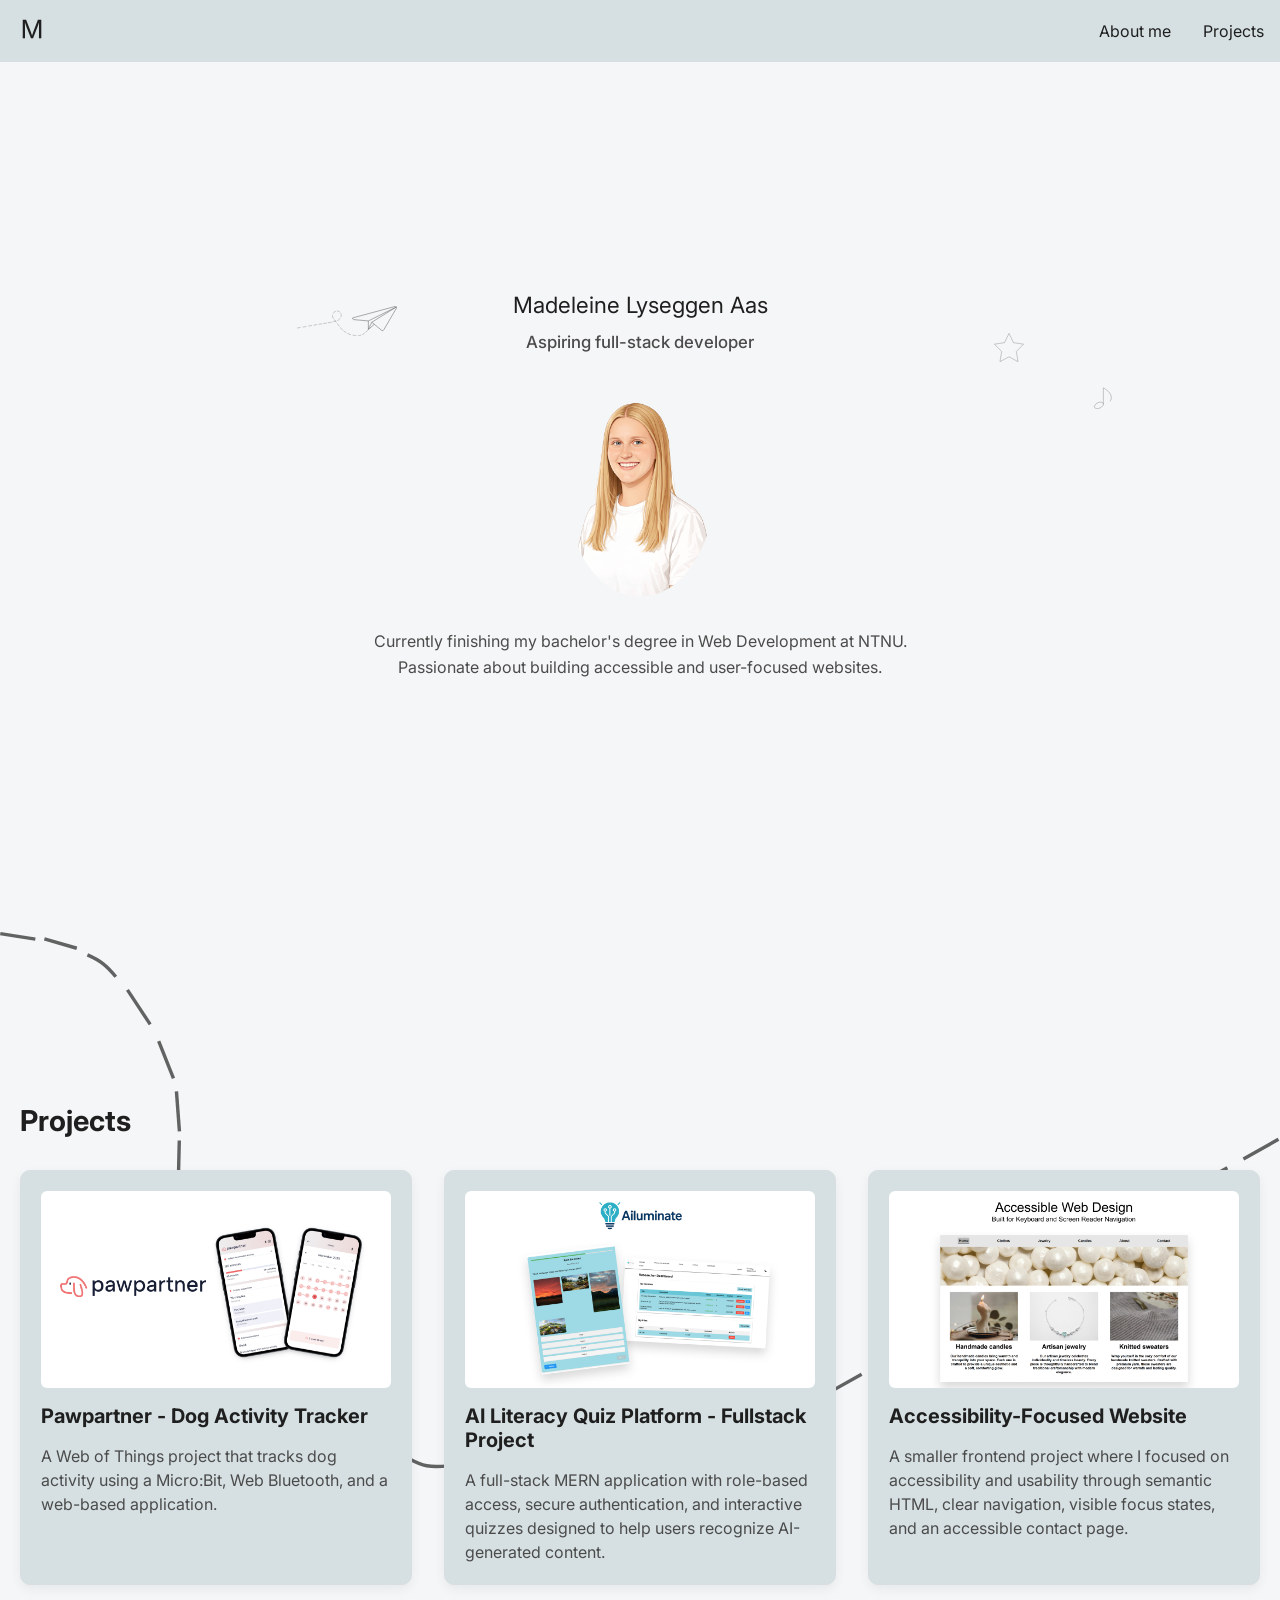
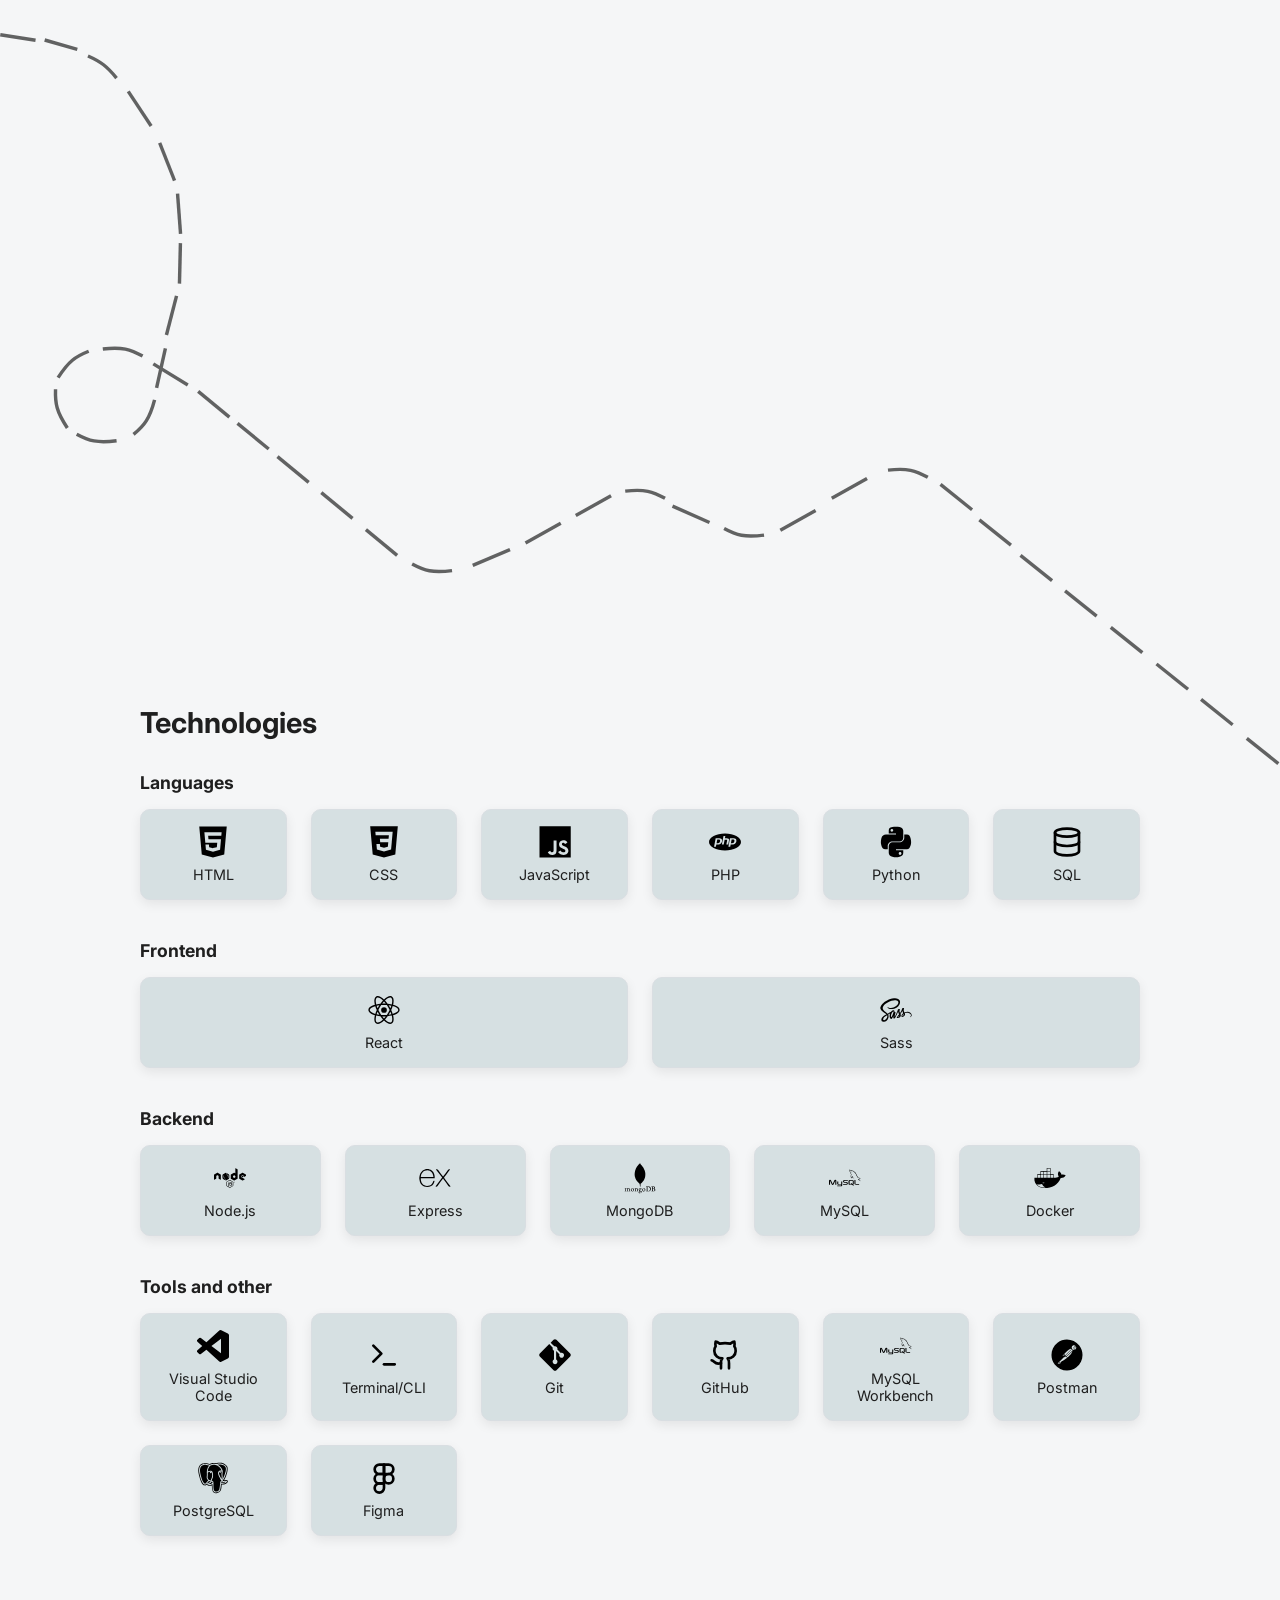
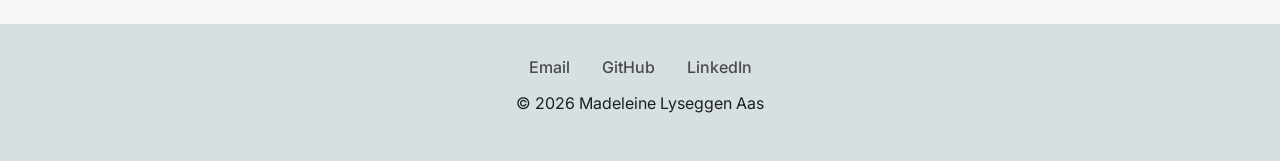
==== index.html @ f077d89e "Add skip link for improved accessibility and style adjustments" ====
<!DOCTYPE html>
<html lang="en">

<head>
    <meta charset="UTF-8">
    <meta name="viewport" content="width=device-width, initial-scale=1.0">
    <title>Madeleine Lyseggen Aas | Full-Stack Developer Portfolio</title>
    <meta name="description" content="Portfolio of Madeleine Lyseggen Aas, an aspiring full-stack developer at NTNU. Explore prosjects in React, JavaScript, Node.js, MongoDB, accessibility, and user-focused web development.">
    <link rel="stylesheet" href="styles.css">
    <link rel="icon" href="/img/favicon-32x32.png" type="image/png">
    <link rel="apple-touch-icon" href="/img/favicon-192x192.png">
    <link href="https://fonts.googleapis.com/css2?family=Inter&display=swap" rel="stylesheet">
    <script src="script.js" defer></script>
</head>

<body>
    <a href="#main-content" class="skip-link">Skip to main content</a>
    <nav class="navbar">
        <a href="index.html" class="logo">
            <img src="/img/logo.png" alt="Logo">
        </a>
        <ul class="nav-links">
            <li><a href="about-me.html">About me</a></li>
            <li><a href="#projects">Projects</a></li>
        </ul>
    </nav>

    <main id="main-content">
        <section class="hero">
            <div class="hero-content">
                <h1>Madeleine Lyseggen Aas</h1>
                <h2>Aspiring full-stack developer</h2>
                <div class="hero-image">
                    <img src="img/portrait-nobg.png" alt="Illustration of Madeleine">
                </div>
                <div class="hero-doodle hero-doodle-plane" aria-hidden="true">
                    <img src="img/plane.svg" alt="">
                </div>
                <div class="hero-doodle hero-doodle-book" aria-hidden="true">
                    <img src="/icons/musical-note.svg" alt="">
                </div>
                <div class="hero-doodle hero-doodle-star" aria-hidden="true">
                    <img src="img/star.svg" alt="">
                </div>
                <p>
                    Currently finishing my bachelor's degree in Web Development at NTNU.
                    Passionate about building accessible and user-focused websites.
                </p>
            </div>
        </section>

        <div class="page-doodle page-doodle-1" aria-hidden="true">
            <img src="/img/dashed-line.svg" alt="">    
        </div>

        <section id="projects">
            <h2>Projects</h2>
            <div id="projects-container"></div>
        </section>

        <div class="page-doodle page-doodle-2" aria-hidden="true">
            <img src="/img/dashed-line-down.svg" alt="">    
        </div>

        <section class="technologies">
            <h2>Technologies</h2>
            <div class="tech-category">
                <h3>Languages</h3>
                <ul class="tech-grid">
                    <li>
                        <img src="icons/html5.svg" alt="HTML logo">
                        <p>HTML</p>
                    </li>
                    <li>
                        <img src="icons/css3.svg" alt="CSS logo">
                        <p>CSS</p>
                    </li>
                    <li>
                        <img src="icons/javascript.svg" alt="JavaScript logo">
                        <p>JavaScript</p>
                    </li>
                    <li>
                        <img src="icons/php.svg" alt="PHP logo">
                        <p>PHP</p>
                    </li>
                    <li>
                        <img src="icons/python.svg" alt="Python logo">
                        <p>Python</p>
                    </li>
                    <li>
                        <img src="icons/database.svg" alt="SQL logo">
                        <p>SQL</p>
                    </li>
                </ul>
            </div>
            <div class="tech-category">
                <h3>Frontend</h3>
                <ul class="tech-grid">
                    <li>
                        <img src="icons/react.svg" alt="React logo">
                        <p>React</p>
                    </li>
                    <li>
                        <img src="icons/sass.svg" alt="Sass logo">
                        <p>Sass</p>
                    </li>
                </ul>
            </div>
            <div class="tech-category">
                <h3>Backend</h3>
                <ul class="tech-grid">
                    <li>
                        <img src="icons/nodejs.svg" alt="Node.js logo">
                        <p>Node.js</p>
                    </li>
                    <li>
                        <img src="icons/express.svg" alt="Express logo">
                        <p>Express</p>
                    </li>
                    <li>
                        <img src="icons/mongodb.svg" alt="MongoDB logo">
                        <p>MongoDB</p>
                    </li>
                    <li>
                        <img src="icons/mysql.svg" alt="MySQL logo">
                        <p>MySQL</p>
                    </li>
                    <li>
                        <img src="icons/docker.svg" alt="Docker logo">
                        <p>Docker</p>
                    </li>
                </ul>
            </div>

            <div class="tech-category">
                <h3>Tools and other</h3>
                <ul class="tech-grid">
                    <li>
                        <img src="icons/vscode.svg" alt="Visual Studio Code logo">
                        <p>Visual Studio Code</p>
                    </li>
                    <li>
                        <img src="icons/terminal.svg" alt="Terminal logo">
                        <p>Terminal/CLI</p>
                    </li>
                    <li>
                        <img src="icons/git.svg" alt="Git logo">
                        <p>Git</p>
                    </li>
                    <li>
                        <img src="icons/github.svg" alt="GitHub logo">
                        <p>GitHub</p>
                    </li>
                    <li>
                        <img src="icons/mysql.svg" alt="MySQL Workbench logo">
                        <p>MySQL Workbench</p>
                    </li>
                    <li>
                        <img src="icons/postman.svg" alt="Postman logo">
                        <p>Postman</p>
                    </li>
                    <li>
                        <img src="icons/postgresql.svg" alt="PostgreSQL logo">
                        <p>PostgreSQL</p>
                    </li>
                    <li>
                        <img src="icons/figma.svg" alt="Figma logo">
                        <p>Figma</p>
                    </li>
                </ul>
            </div>
        </section>
    </main>
    <footer>
        <div class="footer-content">
            <ul class="footer-links">
                <li>
                    <a href="mailto:madeleinelyseggen@icloud.com">Email</a>
                </li>
                <li>
                    <a href="https://github.com/madela2" target="_blank" rel="noopener noreferrer">GitHub</a>
                </li>
                <li>
                    <a href="https://www.linkedin.com/in/madeleine-lyseggen-aas/" target="_blank" rel="noopener noreferrer">LinkedIn</a>
                </li>
            </ul>
            <p> &copy; 2026 Madeleine Lyseggen Aas</p>
        </div>
    </footer>
</body>

</html>
---- styles.css ----
:root {
    --color-background: #F5F6F7;
    --color-surface: #D6E0E2;
    --color-primary: #607B8A;
    --color-primary-dark: #455763;
    --color-secondary: #C6D1D9;
    --color-accent-soft: #EBE2DA;
    --color-text: #1F1F1F;
    --color-text-muted: #4B4B4B;
    --color-border: #D9DEE2;
}

body {
    margin: 0;
    font-family: 'Inter', Arial, sans-serif;
    background: var(--color-background);
    color: var(--color-text);
}

.skip-link {
    position: absolute;
    top: -40px;
    left: 0;
    background: var(--color-primary-dark);
    color: white;
    padding: 0.5rem 1rem;
    text-decoration: none;
    z-index: 100;
}

.skip-link:focus {
    top: 70px;
}

nav,
.navbar {
    display: flex;
    justify-content: space-between;
    align-items: center;
    padding: 0.8rem 1rem;
    background: var(--color-surface);
    position: sticky;
    top: 0;
    z-index: 1000;
}

.nav-links {
    list-style: none;
    padding: 0;
    margin: 0;
    display: flex;
    gap: 2rem;
}

.nav-links li {
    display: inline;
}

.navbar a {
    text-decoration: none;
    color: inherit;
    font-size: 1rem;
    transition: color 0.3s ease;
}

.navbar a:hover {
    color: var(--color-primary);
}

.navbar a.active {
    border-bottom: 2px solid var(--color-primary);
    padding-bottom: 0.5rem;
}

.logo img{
    width: 32px;
    height: auto;
}

.hero {
    min-height: calc(100vh - 70px);
    display: flex;
    justify-content: center;
    align-items: center;
    text-align: center;
    padding: 0 1.25rem 2.5rem;
}

.hero-content {
    max-width: 600px;
}

.hero h1 {
    font-size: 1.4rem;
    margin-bottom: 0.25rem;
    font-weight: 400;
}

.hero h2 {
    font-size: 1.05rem;
    font-weight: 500;
    color: var(--color-text-muted);
    margin-bottom: 1.25rem;
}

.hero-image {
    margin-bottom: 1.75rem;
}

.hero-image img {
    width: 150px;
    height: 225px;
    border-radius: 50%;
    object-fit: cover;
}

.hero-doodle {
    position: absolute;
    pointer-events: none;
    opacity: 0.6;
}

.hero-doodle-plane {
    top: 34%;
    right: 69%;
    width: 100px;
}

.hero-doodle-star {
    top: 37%;
    right: 20%;
    width: 30px;
}

.hero-doodle-book {
    top: 43%;
    right: 13%;
    width: 22px;
}

.hero-doodle img {
    width: 100%;
    height: auto;
    display: block;
}

.hero p {
    line-height: 1.6;
    color: var(--color-text-muted);
    margin: 0 auto;
}

button:focus-visible,
a:focus-visible {
    outline: 3px solid var(--color-primary-dark);
    outline-offset: 3px;
}

.page-doodle {
    position: relative;
    pointer-events: none;
    opacity: 0.6;
    width: 100%;
    z-index: -1;
}

.page-doodle img {
    width: 100%;
    height: auto;
    display: block;
}

#projects {
    padding: 3rem 1.25rem;
}

#projects h2 {
    font-size: 1.8rem;
    margin-bottom: 2rem;
}

.project-card {
    display: flex;
    flex-direction: column;
    gap: 1rem;
    padding: 1.25rem;
    border: 1px solid var(--color-border);
    border-radius: 10px;
    background: var(--color-surface);
    box-shadow: 0 4px 12px rgba(0, 0, 0, 0.06);
    margin-bottom: 2.5rem;
    transition: transform 0.2s ease, box-shadow 0.2s ease;
    text-decoration: none;
    color: inherit;
}

.project-card:hover {
    transform: translateY(-4px);
    box-shadow: 0 8px 20px rgba(0, 0, 0, 0.12);
}

.project-card img {
    width: 100%;
    height: auto;
    border-radius: 6px;
    object-fit: cover;
}

.project-card h3 {
    margin: 0;
    font-size: 1.25rem;
    color: var(--color-text);
}

.project-card p {
    margin: 0;
    line-height: 1.5;
    color: var(--color-text-muted);
}

.project-link {
    margin-top: 0.5rem;
    text-decoration: none;
    color: var(--color-primary-dark);
    font-weight: 600;
    border-bottom: 2px solid var(--color-primary-dark);
    width: fit-content;
}

.project-link:hover {
    color: var(--color-primary);
    border-bottom-color: var(--color-primary);
}

.technologies {
    padding: 3rem 1.25rem;
}

.technologies h2 {
    font-size: 1.8rem;
    margin-bottom: 2rem;
}

.tech-category {
    margin-bottom: 2.5rem;
}

.tech-category h3 {
    font-size: 1.1rem;
    margin-bottom: 1rem;
    color: var(--color-text);
}

.tech-grid {
    list-style: none;
    padding: 0;
    margin: 0;
    display: grid;
    grid-template-columns: repeat(auto-fit, minmax(120px, 1fr));
    gap: 1rem;
}

.tech-grid li {
    display: flex;
    flex-direction: column;
    align-items: center;
    justify-content: center;
    gap: 0.5rem;
    padding: 1rem;
    background: var(--color-surface);
    border: 1px solid var(--color-border);
    border-radius: 10px;
    box-shadow: 0 4px 12px rgba(0, 0, 0, 0.08);
    text-align: center;
}

.tech-grid img {
    width: 32px;
    height: 32px;
    object-fit: contain;
}

.tech-grid p {
    margin: 0;
    font-size: 0.9rem;
}

.tech-grid li {
    transition: transform 0.2s ease;
}

.tech-grid li:hover {
    transform: translateY(-3px);
}

footer {
    background: var(--color-surface);
    border-top: 1px solid var(--color-border);
    padding: 2rem 1rem;
}

.footer-content {
    max-width: 760px;
    margin: 0 auto;
    text-align: center;
}

.footer-links {
    list-style: none;
    padding: 0;
    margin: 0 0 1rem 0;
    display: flex;
    justify-content: center;
    gap: 2rem;
    flex-wrap: wrap;
}

.footer-links a {
    text-decoration: none;
    color: var(--color-text-muted);
    font-weight: 500;
    transition: color 0.3s ease;
}

.footer-links a:hover {
    color: var(--color-primary);
}

.footer-copyright {
    color: var(--color-text-muted);
    font-size: 0.9rem;
    margin: 0;
}

/* Project page layout */
.project-page {
    max-width: 760px;
    margin: 0 auto;
    padding: 1.5rem 1rem 4rem;
}

.project-header {
    padding: 1.5rem 0 0;
    max-width: 100%;
    margin: 0 0 2rem 0;
}

.back-link {
    display: inline-block;
    margin-bottom: 1rem;
    color: var(--color-primary-dark);
    text-decoration: none;
    font-weight: 600;
}

.back-link:hover {
    text-decoration: underline;
}

.project-header h1 {
    margin-bottom: 1rem;
    line-height: 1.15;
    font-size: 2rem;
}

.project-header p {
    line-height: 1.65;
    color: var(--color-text-muted);
    max-width: 65ch;
}

.project-meta {
    margin: 1.25rem 0;
    padding-left: 1.1rem;
}

.project-meta li {
    margin-bottom: 0.5rem;
}

.project-section {
    margin-bottom: 2.75rem;
}

.project-section h2 {
    margin-bottom: 0.9rem;
    font-size: 1.5rem;
}

.project-section h3 {
    margin-top: 1.25rem;
    margin-bottom: 0.5rem;
    font-size: 1.05rem;
}

.project-section p,
.project-section li {
    line-height: 1.65;
}

.project-section ul,
.project-section ol {
    padding-left: 1.2rem;
}

.project-media {
    margin: 1.25rem 0 0;
}

.project-media video,
.project-media img {
    width: 100%;
    display: block;
    border-radius: 10px;
    border: 1px solid var(--color-border);
}

.project-media--image {
    max-width: 420px;
}

.project-media--image img {
    margin: 0 auto;
}

.project-media figcaption {
    font-size: 0.95rem;
    color: var(--color-text-muted);
    margin-top: 0.95rem;
    line-height: 1.5;
}

.lightbox-close:focus-visible,
.lightbox-nav:focus-visible {
    outline: 3px solid var(--color-primary-dark);
    outline-offset: 3px;
}

/* Lightbox */
.lightbox[hidden] {
    display: none;
}

.lightbox {
    position: fixed;
    inset: 0;
    z-index: 2000;
}

.lightbox-backdrop {
    position: absolute;
    inset: 0;
    background: rgba(0, 0, 0, 0.78);
}

.lightbox-content {
    position: relative;
    z-index: 1;
    min-height: 100vh;
    display: grid;
    grid-template-columns: auto 1fr auto;
    align-items: center;
    gap: 0.5rem;
    padding: 1rem;
}

.lightbox-figure {
    margin: 0;
    display: flex;
    flex-direction: column;
    align-items: center;
}

.lightbox-figure img {
    display: block;
    max-width: min(100%, 900px);
    max-height: 75vh;
    width: auto;
    height: auto;
    border-radius: 10px;
    background: var(--color-surface);
}

.lightbox-figure figcaption {
    margin-top: 0.75rem;
    color: var(--color-surface);
    text-align: center;
    line-height: 1.5;
    max-width: 60ch;
}

.lightbox-close {
    position: absolute;
    top: 1rem;
    right: 1rem;
    border: none;
    background-color: rgba(255, 255, 255, 0.12);
    color: var(--color-surface);
    width: 2.75rem;
    height: 2.75rem;
    border-radius: 999px;
    font-size: 1.75rem;
    cursor: pointer;
}

.lightbox-nav {
    border: none;
    background-color: rgba(255, 255, 255, 0.12);
    color: var(--color-surface);
    width: 2.75rem;
    height: 2.75rem;
    border-radius: 999px;
    font-size: 2rem;
    cursor: pointer;
}

.lightbox-prev,
.lightbox-next {
    align-self: center;
}

body.lightbox-open {
    overflow: hidden;
}

.featured-gallery {
    display: flex;
    flex-direction: column;
    gap: 1.25rem;
    margin-top: 1.25rem;
}

.featured-image {
    display: block;
    margin: 0 auto;
    width: 65%;
    padding: 0;
    border: none;
    border-radius: 10px;
    overflow: hidden;
    cursor: pointer;
    background: none;
}

.featured-image img {
    display: block;
    width: 100%;
    height: auto;
    border-radius: 10px;
    border: 1px solid var(--color-border);
}

.featured-image:hover img {
    transform: scale(1.01);
    transition: transform 0.2s ease;
}

.thumbnail-gallery {
    display: flex;
    justify-content: center;
    gap: 1.25rem;
}

.thumbnail-item {
    display: block;
    width: 20%;
    padding: 0;
    border: none;
    border-radius: 10px;
    overflow: hidden;
    cursor: pointer;
    background-color: none;
}

.thumbnail-item img {
    display: block;
    width: 100%;
    height: auto;
    border-radius: 10px;
    border: 1px solid var(--color-border);
    opacity: 0.8;
    transition: opacity 0.2s ease;
}

.thumbnail-item:hover img {
    opacity: 1;
}

.thumbnail-item:focus-visible {
    outline: 3px solid var(--color-primary-dark);
    outline-offset: 3px;
}

.about-page {
    max-width: 900px;
    margin: 0 auto;
    padding: 2rem 1.25rem 4rem;
}

.about-header button {
    display: flex;
    gap: 0.5rem;
    background: none;
    border: none;
    padding: 0;
    cursor: pointer;
}

.about-header button img {
    width: 18px;
    height: 18px;
}

.about-header button a {
    margin-top: 0.1rem;
}

.about-header {
    margin-bottom: 2.5rem;
}

.about-header h1 {
    margin-bottom: 1rem;
    line-height: 1.2;
}

.about-lead {
    max-width: 700px;
    line-height: 1.6;
    color: var(--color-text-muted);
    margin: 0;
}

.about-section {
    margin-bottom: 2rem;
}

.about-card {
    background: var(--color-surface);
    border: 1px solid var(--color-border);
    border-radius: 10px;
    box-shadow: 0 4px 12px rgba(0, 0, 0, 0.06);
    padding: 1.5rem;
}

.about-card h2 {
    margin-top: 0;
    margin-bottom: 1rem;
    font-size: 1.35rem;
    color: var(--color-text);
}

.about-card p {
    margin: 0 0 1rem 0;
    line-height: 1.65;
    color: var(--color-text-muted);
}

.about-card p:last-child {
    margin-bottom: 0;
}

.about-card li {
    color: var(--color-text-muted);
}

.intro-section {
    display: flex;
    flex-direction: column;
    gap: 1.5rem;
    align-items: center;
}

.intro-card {
    background: var(--color-surface);
    border: 1px solid var(--color-border);
    border-radius: 10px;
    box-shadow: 0 4px 12px rgba(0, 0, 0, 0.06);
}

.intro-card h2 {
    margin-top: 0;
    margin-bottom: 1rem;
    font-size: 1.35rem;
    color: var(--color-text);
}

.intro-card p {
    margin: 0 0 1rem 0;
    line-height: 1.65;
    color: var(--color-text-muted);
}

.intro-card p:last-child {
    margin-bottom: 0;
}

.intro-image {
    width: 150px;
}


@media (min-width: 700px) {
    .page-doodle-1 {
        width: 100%;
        max-height: 290px;
        margin: 0 auto;
    }

    .page-doodle-2 {
        width: 100%;
        max-height: 300px;
        margin: 0 auto;
    }

    #projects-container {
        display: grid;
        grid-template-columns: repeat(3, 1fr);
        gap: 2rem;
    }

    .project-card {
        margin-bottom: 0;
    }

    .technologies {
        max-width: 1000px;
        margin: 0 auto;
        padding: 3rem 2rem;
    }

    .tech-grid {
        grid-template-columns: repeat(auto-fit, minmax(140px, 1fr));
        gap: 1.5rem;
    }

    .image-gallery {
        grid-template-columns: repeat(3, 1fr);
    }

    .lightbox-content {
        gap: 1rem;
        padding: 2rem;
    }

    .intro-section {
        display: flex;
        flex-direction: row;
        align-items: stretch;
        gap: 1.5rem;
    }

    .intro-card {
        flex: 1;
        order: 1;
    }

    .intro-image {
        width: 150px;
        height: 100%;
        flex-shrink: 0;
        order: 2;
        object-fit: cover;
    }

    .featured-image {
        width: 30%;
    }

    .thumbnail-item {
        width: 15%;
    }
}

@media (min-width: 1080px) {
    .page-doodle-1 {
        width: 100%;
        height: 100px;
        margin: 0 auto;
    }

    .page-doodle-2 {
        width: 100%;
        max-height: 600px;
        margin: 0 auto;
    }
}
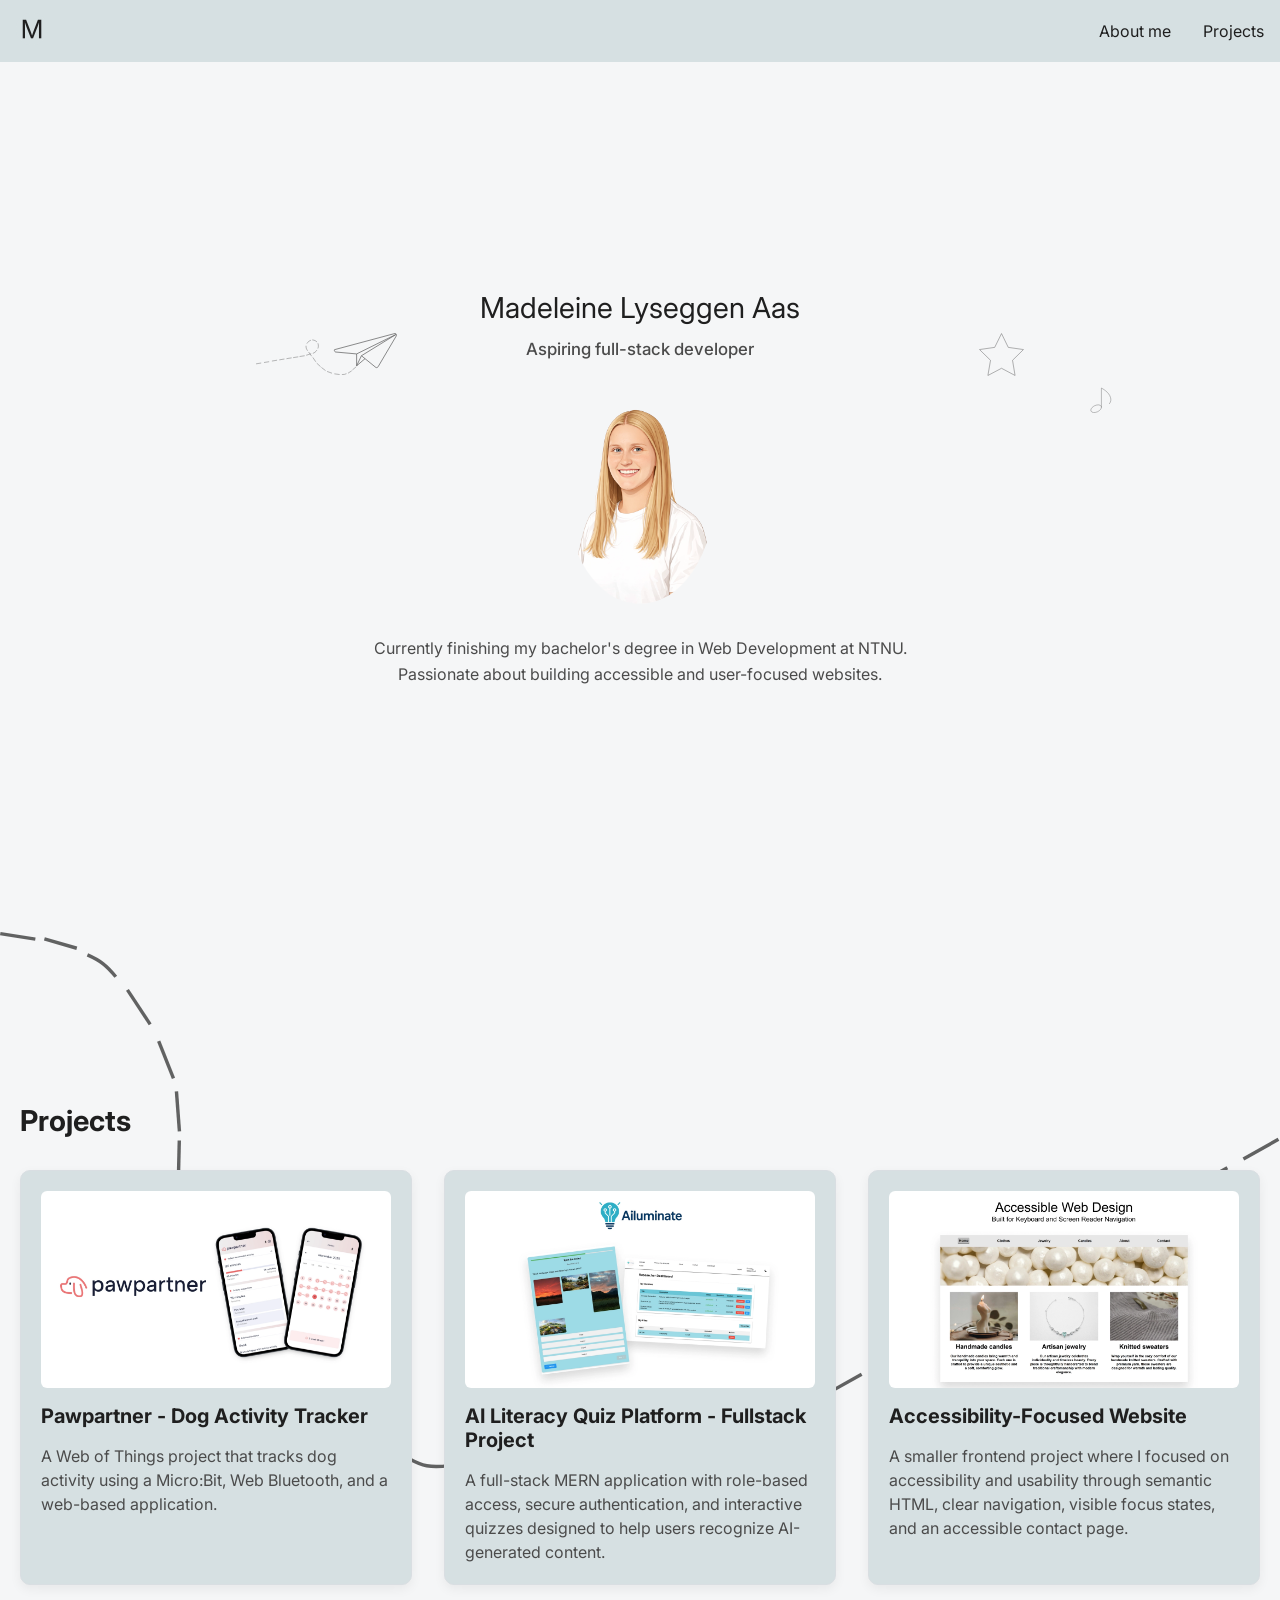
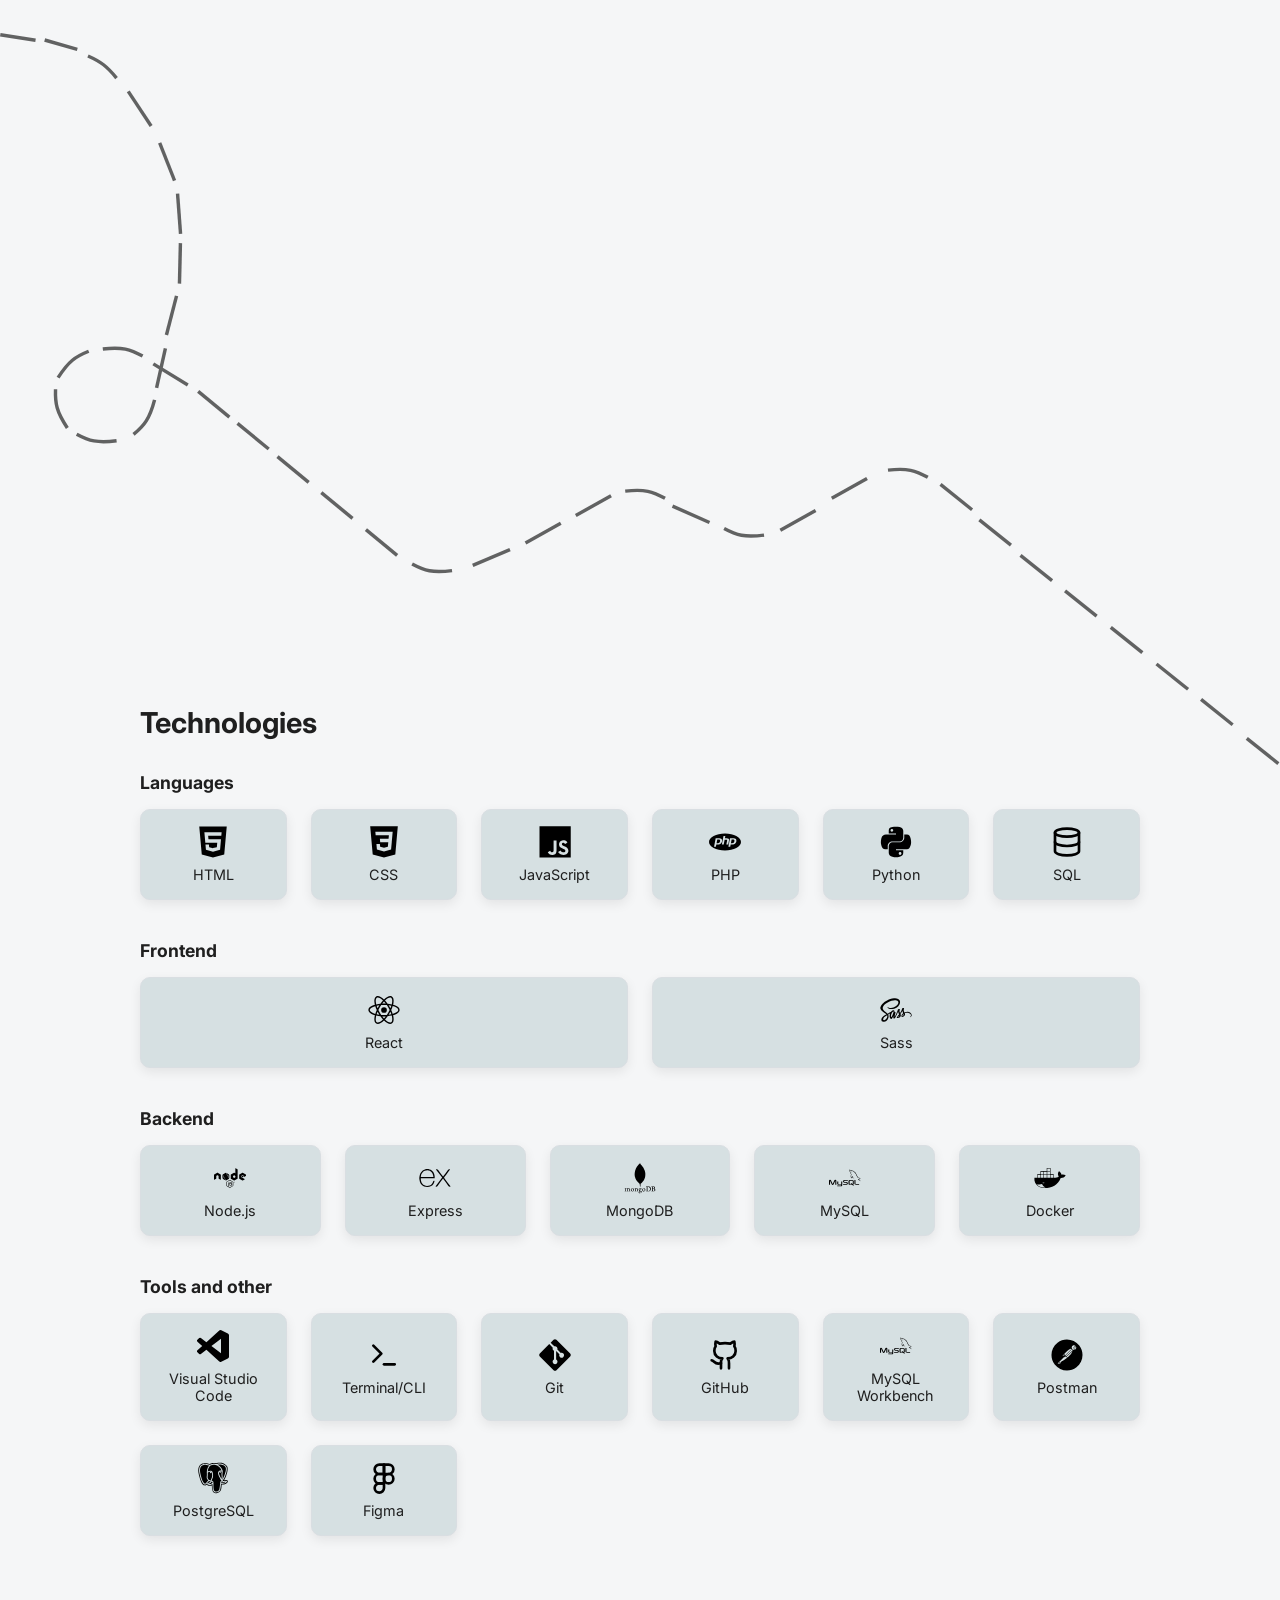
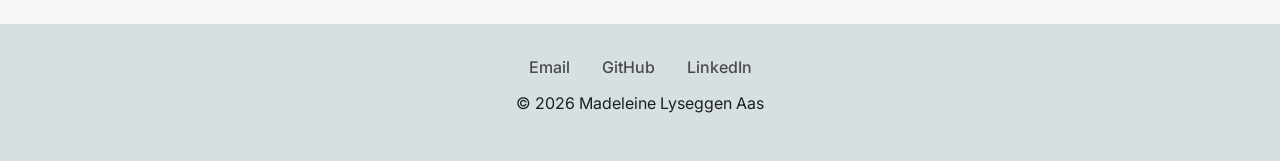
==== commit 057d34bd: "Add new doodle icons, update image formats to WebP, and enhance styles for accessibility" ====
--- a/index.html
+++ b/index.html
@@ -31,12 +31,12 @@
                 <h1>Madeleine Lyseggen Aas</h1>
                 <h2>Aspiring full-stack developer</h2>
                 <div class="hero-image">
-                    <img src="img/portrait-nobg.png" alt="Illustration of Madeleine">
+                    <img src="img/portrait-nobg.webp" alt="Illustration of Madeleine">
                 </div>
                 <div class="hero-doodle hero-doodle-plane" aria-hidden="true">
                     <img src="img/plane.svg" alt="">
                 </div>
-                <div class="hero-doodle hero-doodle-book" aria-hidden="true">
+                <div class="hero-doodle hero-doodle-note" aria-hidden="true">
                     <img src="/icons/musical-note.svg" alt="">
                 </div>
                 <div class="hero-doodle hero-doodle-star" aria-hidden="true">
--- a/styles.css
+++ b/styles.css
@@ -91,7 +91,7 @@
 }
 
 .hero h1 {
-    font-size: 1.4rem;
+    font-size: 1.5rem;
     margin-bottom: 0.25rem;
     font-weight: 400;
 }
@@ -121,7 +121,7 @@
 }
 
 .hero-doodle-plane {
-    top: 34%;
+    top: 37%;
     right: 69%;
     width: 100px;
 }
@@ -132,7 +132,7 @@
     width: 30px;
 }
 
-.hero-doodle-book {
+.hero-doodle-note {
     top: 43%;
     right: 13%;
     width: 22px;
@@ -624,6 +624,36 @@
     line-height: 1.2;
 }
 
+.about-doodle {
+    position: absolute;
+    pointer-events: none;
+    opacity: 0.6;
+}
+
+.about-doodle img {
+    width: 100%;
+    height: auto;
+    display: block;
+}
+
+.about-doodle-book {
+    bottom: 31%;
+    left: 26%;
+    width: 28px;
+}
+
+.about-doodle-movie {
+    bottom: 26%;
+    right: 22%;
+    width: 28px;
+}
+
+.about-doodle-puzzle {
+    bottom: 24%;
+    left: 12%;
+    width: 28px;
+}
+
 .about-lead {
     max-width: 700px;
     line-height: 1.6;
@@ -701,6 +731,18 @@
 
 
 @media (min-width: 700px) {
+    .hero h1 {
+        font-size: 1.8rem;
+    }
+
+    .hero-doodle-plane {
+        width: 16%;
+    }
+
+    .hero-doodle-star {
+        width: 4.5%;
+    }
+
     .page-doodle-1 {
         width: 100%;
         max-height: 290px;
@@ -741,6 +783,10 @@
     .lightbox-content {
         gap: 1rem;
         padding: 2rem;
+    }
+
+    .about-doodle {
+        display: none;
     }
 
     .intro-section {
@@ -773,6 +819,18 @@
 }
 
 @media (min-width: 1080px) {
+    .hero-doodle-plane {
+        width: 11%;
+    }
+
+    .hero-doodle-star {
+        width: 3.5%;
+    }
+
+    .hero-doodle-note {
+        width: 2%;
+    }
+
     .page-doodle-1 {
         width: 100%;
         height: 100px;
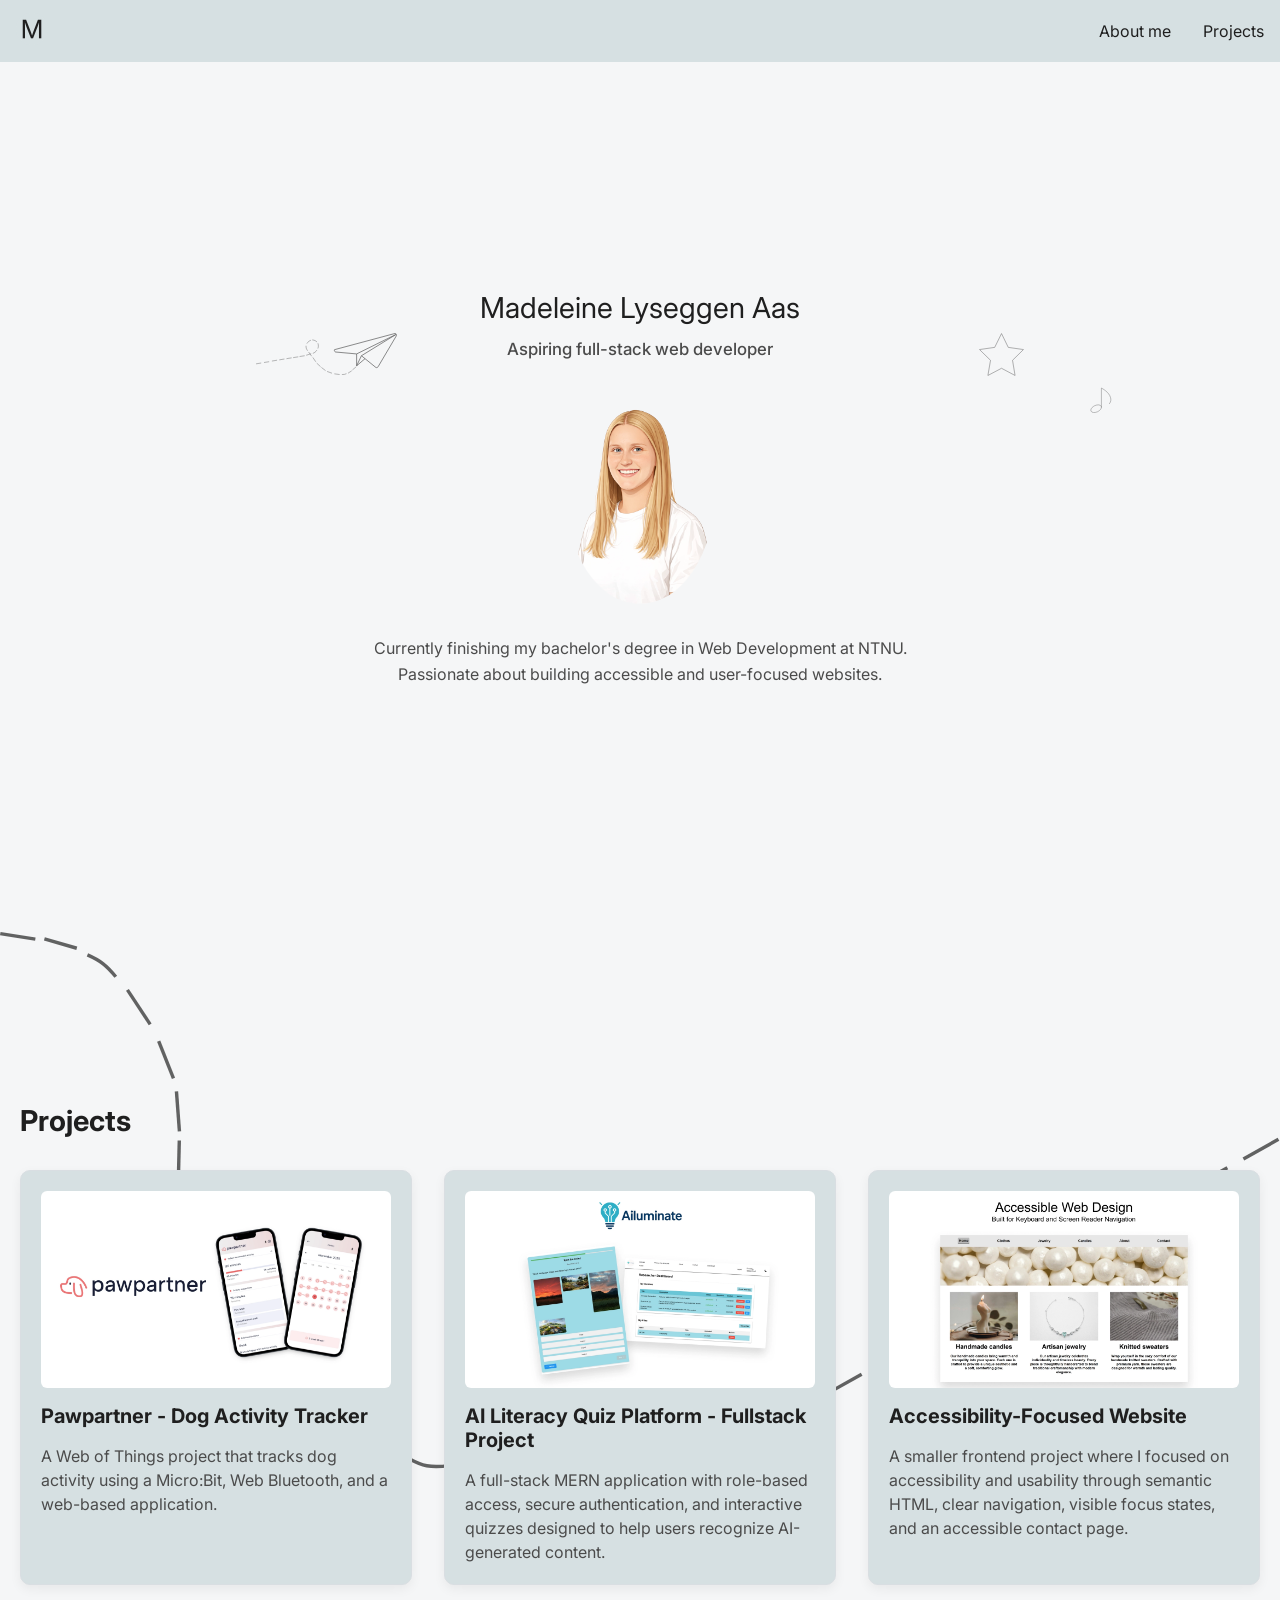
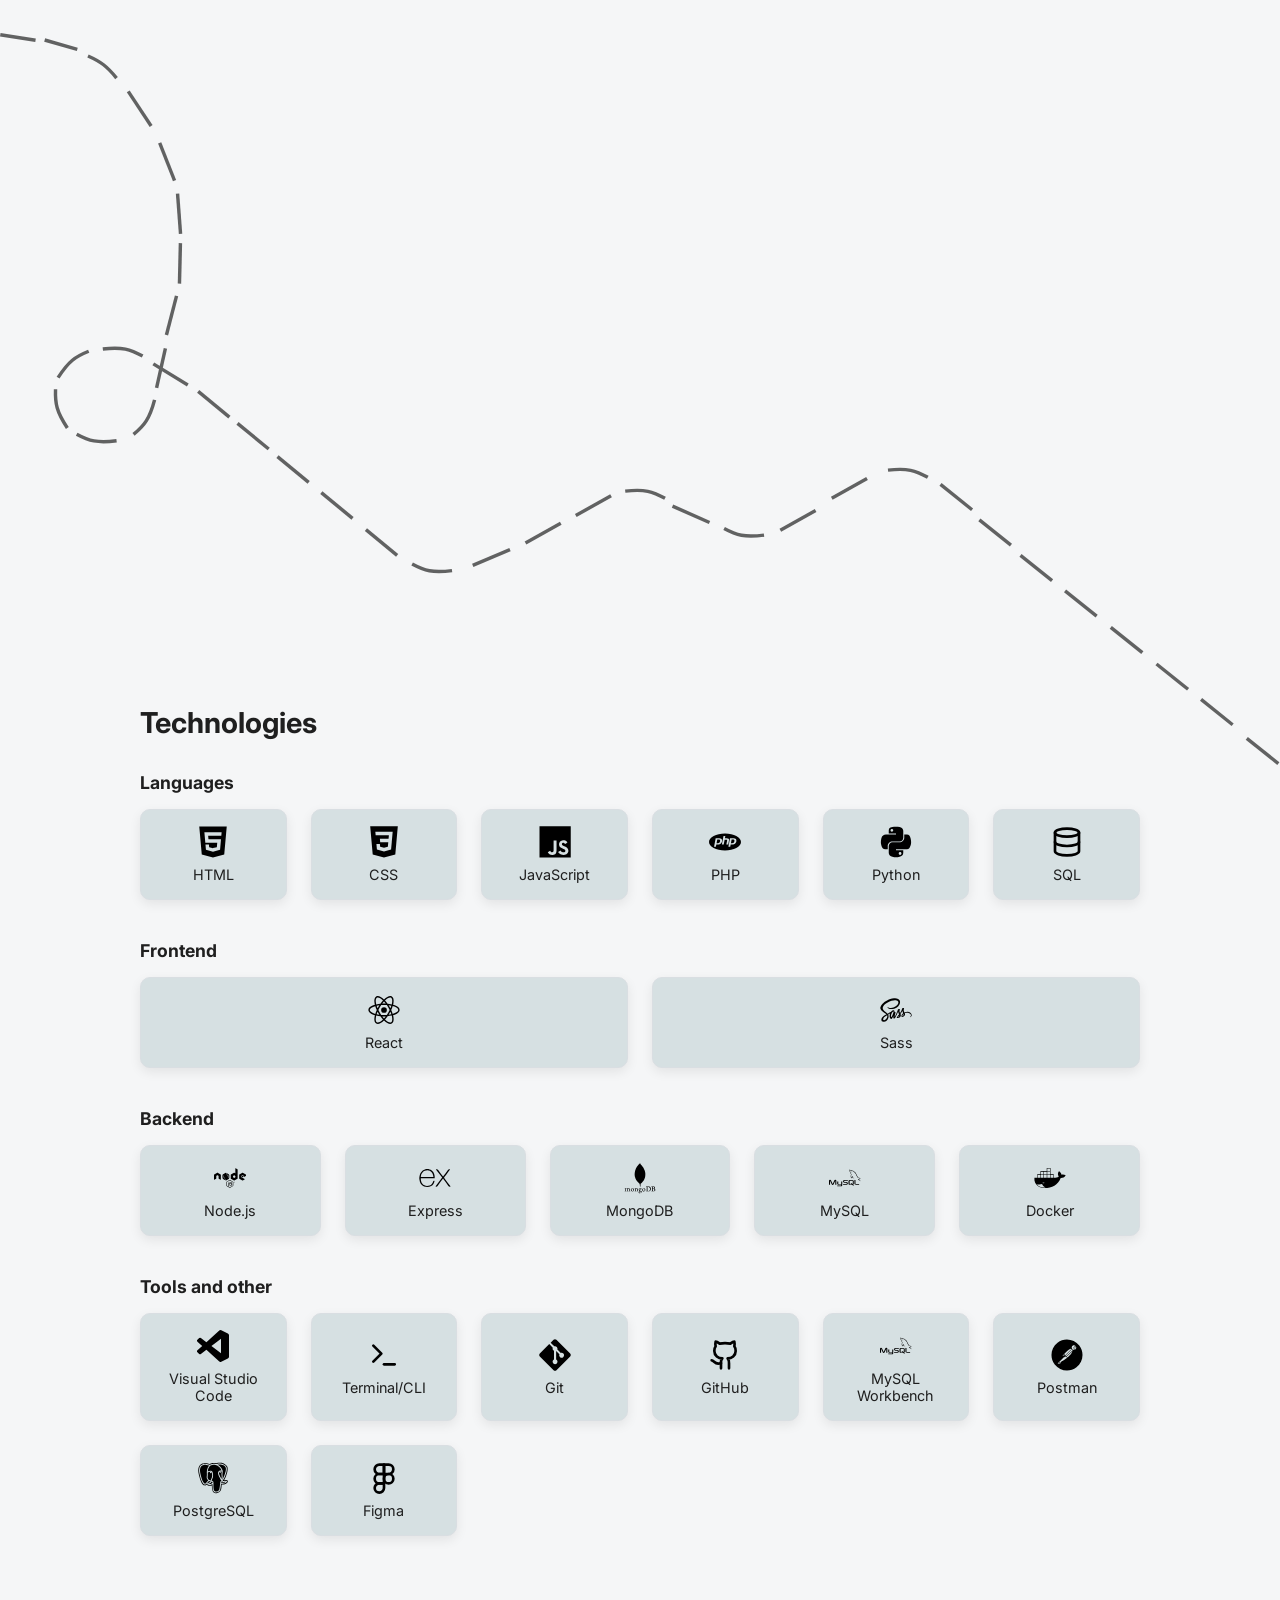
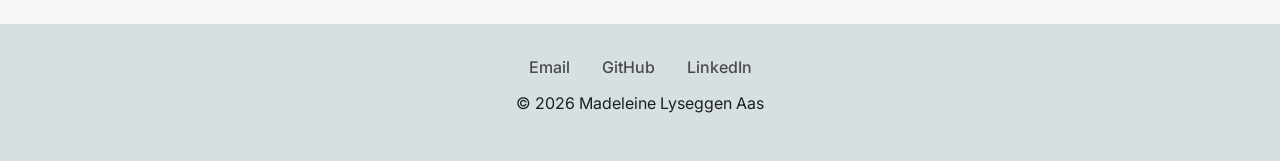
==== commit d06ad9b7: "Update subtitle to specify 'web developer' for clarity" ====
--- a/index.html
+++ b/index.html
@@ -29,7 +29,7 @@
         <section class="hero">
             <div class="hero-content">
                 <h1>Madeleine Lyseggen Aas</h1>
-                <h2>Aspiring full-stack developer</h2>
+                <h2>Aspiring full-stack web developer</h2>
                 <div class="hero-image">
                     <img src="img/portrait-nobg.webp" alt="Illustration of Madeleine">
                 </div>
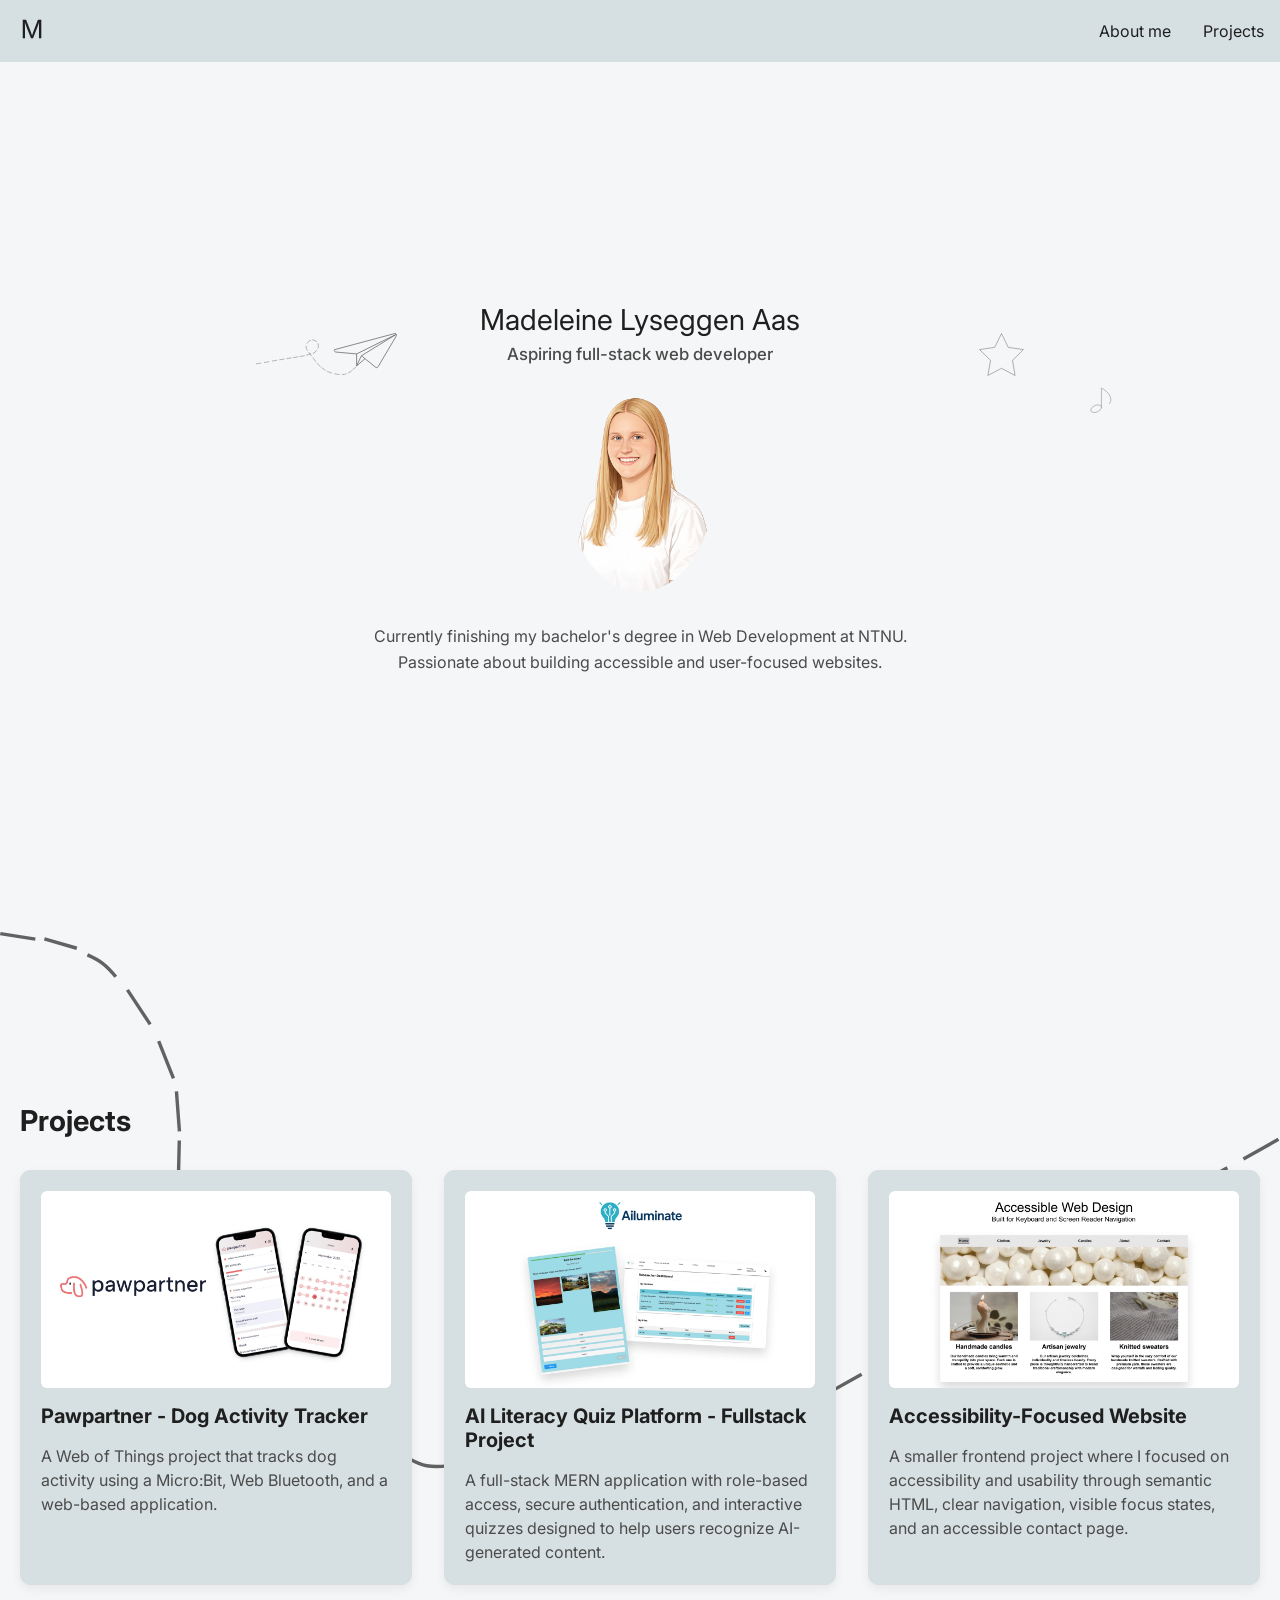
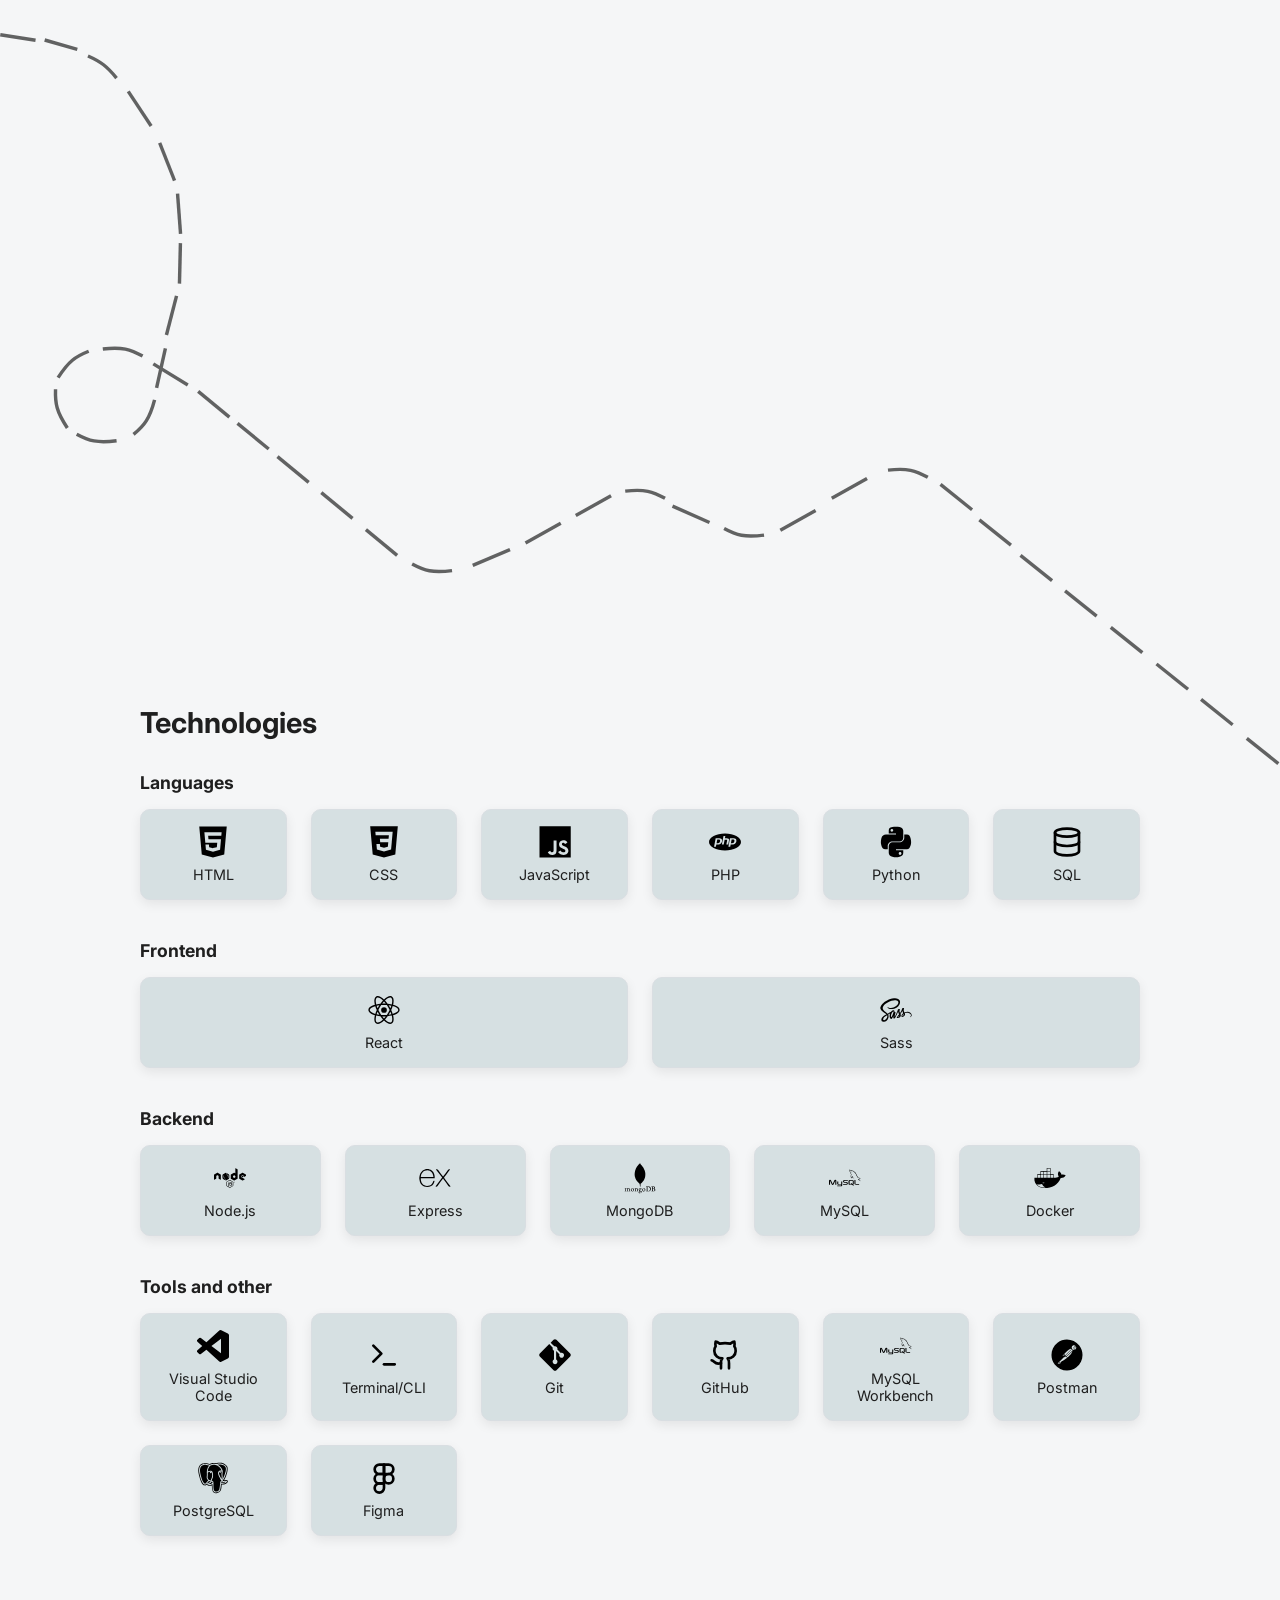
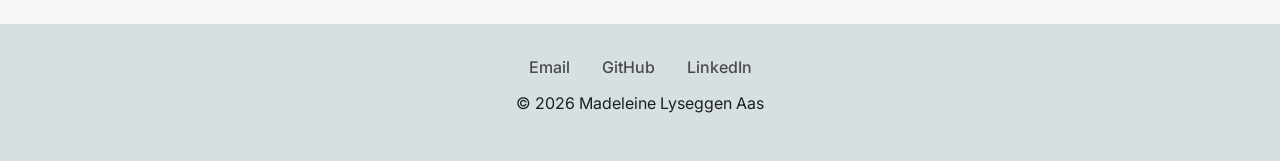
==== commit 7713104d: "Update subtitle to paragraph element and enhance styles for clarity" ====
--- a/index.html
+++ b/index.html
@@ -15,9 +15,9 @@
 
 <body>
     <a href="#main-content" class="skip-link">Skip to main content</a>
-    <nav class="navbar">
+    <nav class="navbar" aria-label="Main navigation">
         <a href="index.html" class="logo">
-            <img src="/img/logo.png" alt="Logo">
+            <img src="/img/logo.png" alt="Madeleine Lyseggen Aas - Home">
         </a>
         <ul class="nav-links">
             <li><a href="about-me.html">About me</a></li>
@@ -29,7 +29,7 @@
         <section class="hero">
             <div class="hero-content">
                 <h1>Madeleine Lyseggen Aas</h1>
-                <h2>Aspiring full-stack web developer</h2>
+                <p class="hero-subtitle">Aspiring full-stack web developer</p>
                 <div class="hero-image">
                     <img src="img/portrait-nobg.webp" alt="Illustration of Madeleine">
                 </div>
@@ -68,27 +68,27 @@
                 <h3>Languages</h3>
                 <ul class="tech-grid">
                     <li>
-                        <img src="icons/html5.svg" alt="HTML logo">
+                        <img src="icons/html5.svg" alt="">
                         <p>HTML</p>
                     </li>
                     <li>
-                        <img src="icons/css3.svg" alt="CSS logo">
+                        <img src="icons/css3.svg" alt="">
                         <p>CSS</p>
                     </li>
                     <li>
-                        <img src="icons/javascript.svg" alt="JavaScript logo">
+                        <img src="icons/javascript.svg" alt="">
                         <p>JavaScript</p>
                     </li>
                     <li>
-                        <img src="icons/php.svg" alt="PHP logo">
+                        <img src="icons/php.svg" alt="">
                         <p>PHP</p>
                     </li>
                     <li>
-                        <img src="icons/python.svg" alt="Python logo">
+                        <img src="icons/python.svg" alt="">
                         <p>Python</p>
                     </li>
                     <li>
-                        <img src="icons/database.svg" alt="SQL logo">
+                        <img src="icons/database.svg" alt="">
                         <p>SQL</p>
                     </li>
                 </ul>
@@ -97,11 +97,11 @@
                 <h3>Frontend</h3>
                 <ul class="tech-grid">
                     <li>
-                        <img src="icons/react.svg" alt="React logo">
+                        <img src="icons/react.svg" alt="">
                         <p>React</p>
                     </li>
                     <li>
-                        <img src="icons/sass.svg" alt="Sass logo">
+                        <img src="icons/sass.svg" alt="">
                         <p>Sass</p>
                     </li>
                 </ul>
@@ -110,23 +110,23 @@
                 <h3>Backend</h3>
                 <ul class="tech-grid">
                     <li>
-                        <img src="icons/nodejs.svg" alt="Node.js logo">
+                        <img src="icons/nodejs.svg" alt="">
                         <p>Node.js</p>
                     </li>
                     <li>
-                        <img src="icons/express.svg" alt="Express logo">
+                        <img src="icons/express.svg" alt="">
                         <p>Express</p>
                     </li>
                     <li>
-                        <img src="icons/mongodb.svg" alt="MongoDB logo">
+                        <img src="icons/mongodb.svg" alt="">
                         <p>MongoDB</p>
                     </li>
                     <li>
-                        <img src="icons/mysql.svg" alt="MySQL logo">
+                        <img src="icons/mysql.svg" alt="">
                         <p>MySQL</p>
                     </li>
                     <li>
-                        <img src="icons/docker.svg" alt="Docker logo">
+                        <img src="icons/docker.svg" alt="">
                         <p>Docker</p>
                     </li>
                 </ul>
@@ -136,35 +136,35 @@
                 <h3>Tools and other</h3>
                 <ul class="tech-grid">
                     <li>
-                        <img src="icons/vscode.svg" alt="Visual Studio Code logo">
+                        <img src="icons/vscode.svg" alt="">
                         <p>Visual Studio Code</p>
                     </li>
                     <li>
-                        <img src="icons/terminal.svg" alt="Terminal logo">
+                        <img src="icons/terminal.svg" alt="">
                         <p>Terminal/CLI</p>
                     </li>
                     <li>
-                        <img src="icons/git.svg" alt="Git logo">
+                        <img src="icons/git.svg" alt="">
                         <p>Git</p>
                     </li>
                     <li>
-                        <img src="icons/github.svg" alt="GitHub logo">
+                        <img src="icons/github.svg" alt="">
                         <p>GitHub</p>
                     </li>
                     <li>
-                        <img src="icons/mysql.svg" alt="MySQL Workbench logo">
+                        <img src="icons/mysql.svg" alt="">
                         <p>MySQL Workbench</p>
                     </li>
                     <li>
-                        <img src="icons/postman.svg" alt="Postman logo">
+                        <img src="icons/postman.svg" alt="">
                         <p>Postman</p>
                     </li>
                     <li>
-                        <img src="icons/postgresql.svg" alt="PostgreSQL logo">
+                        <img src="icons/postgresql.svg" alt="">
                         <p>PostgreSQL</p>
                     </li>
                     <li>
-                        <img src="icons/figma.svg" alt="Figma logo">
+                        <img src="icons/figma.svg" alt="">
                         <p>Figma</p>
                     </li>
                 </ul>
@@ -178,10 +178,10 @@
                     <a href="mailto:madeleinelyseggen@icloud.com">Email</a>
                 </li>
                 <li>
-                    <a href="https://github.com/madela2" target="_blank" rel="noopener noreferrer">GitHub</a>
+                    <a href="https://github.com/madela2" target="_blank" rel="noopener noreferrer" aria-label="GitHub profile (opens in new tab)">GitHub</a>
                 </li>
                 <li>
-                    <a href="https://www.linkedin.com/in/madeleine-lyseggen-aas/" target="_blank" rel="noopener noreferrer">LinkedIn</a>
+                    <a href="https://www.linkedin.com/in/madeleine-lyseggen-aas/" target="_blank" rel="noopener noreferrer" aria-label="LinkedIn profile (opens in new tab)">LinkedIn</a>
                 </li>
             </ul>
             <p> &copy; 2026 Madeleine Lyseggen Aas</p>
--- a/styles.css
+++ b/styles.css
@@ -96,7 +96,7 @@
     font-weight: 400;
 }
 
-.hero h2 {
+.hero-subtitle {
     font-size: 1.05rem;
     font-weight: 500;
     color: var(--color-text-muted);
@@ -349,7 +349,6 @@
     display: inline-block;
     margin-bottom: 1rem;
     color: var(--color-primary-dark);
-    text-decoration: none;
     font-weight: 600;
 }
 
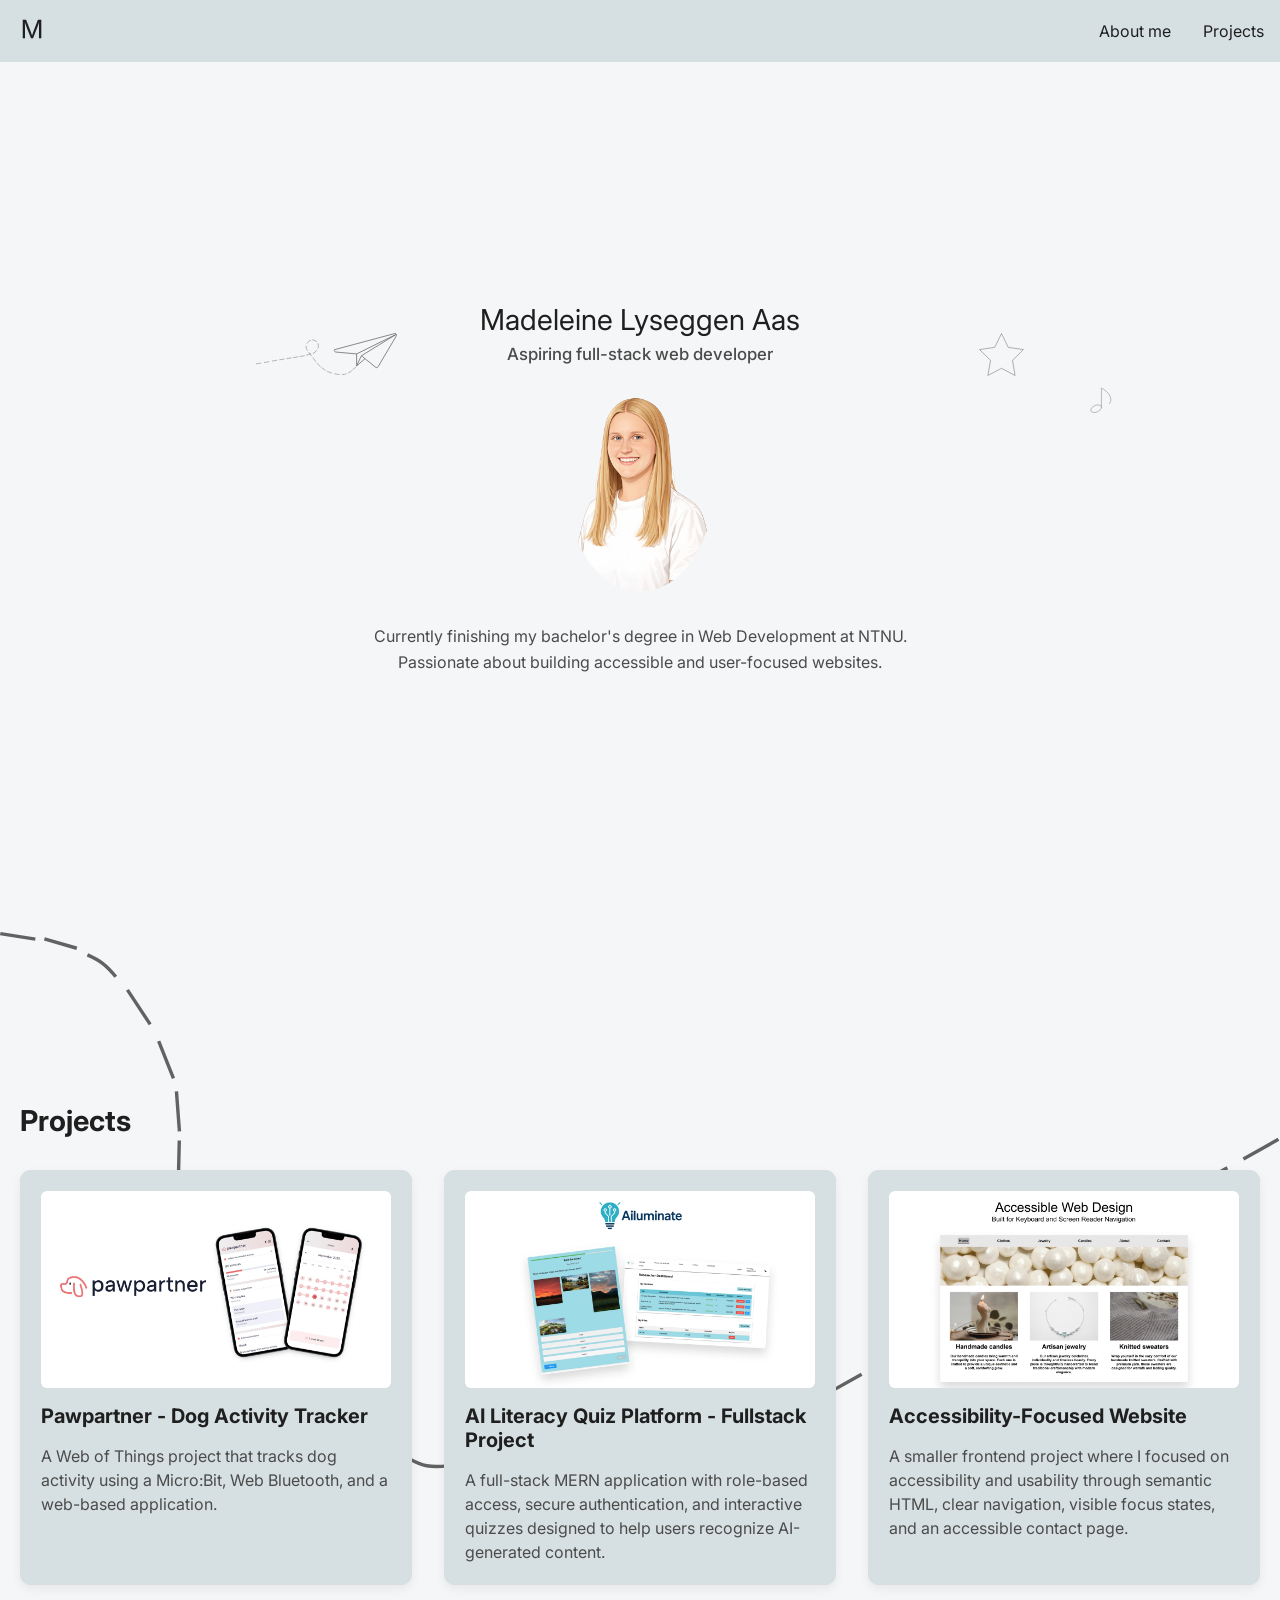
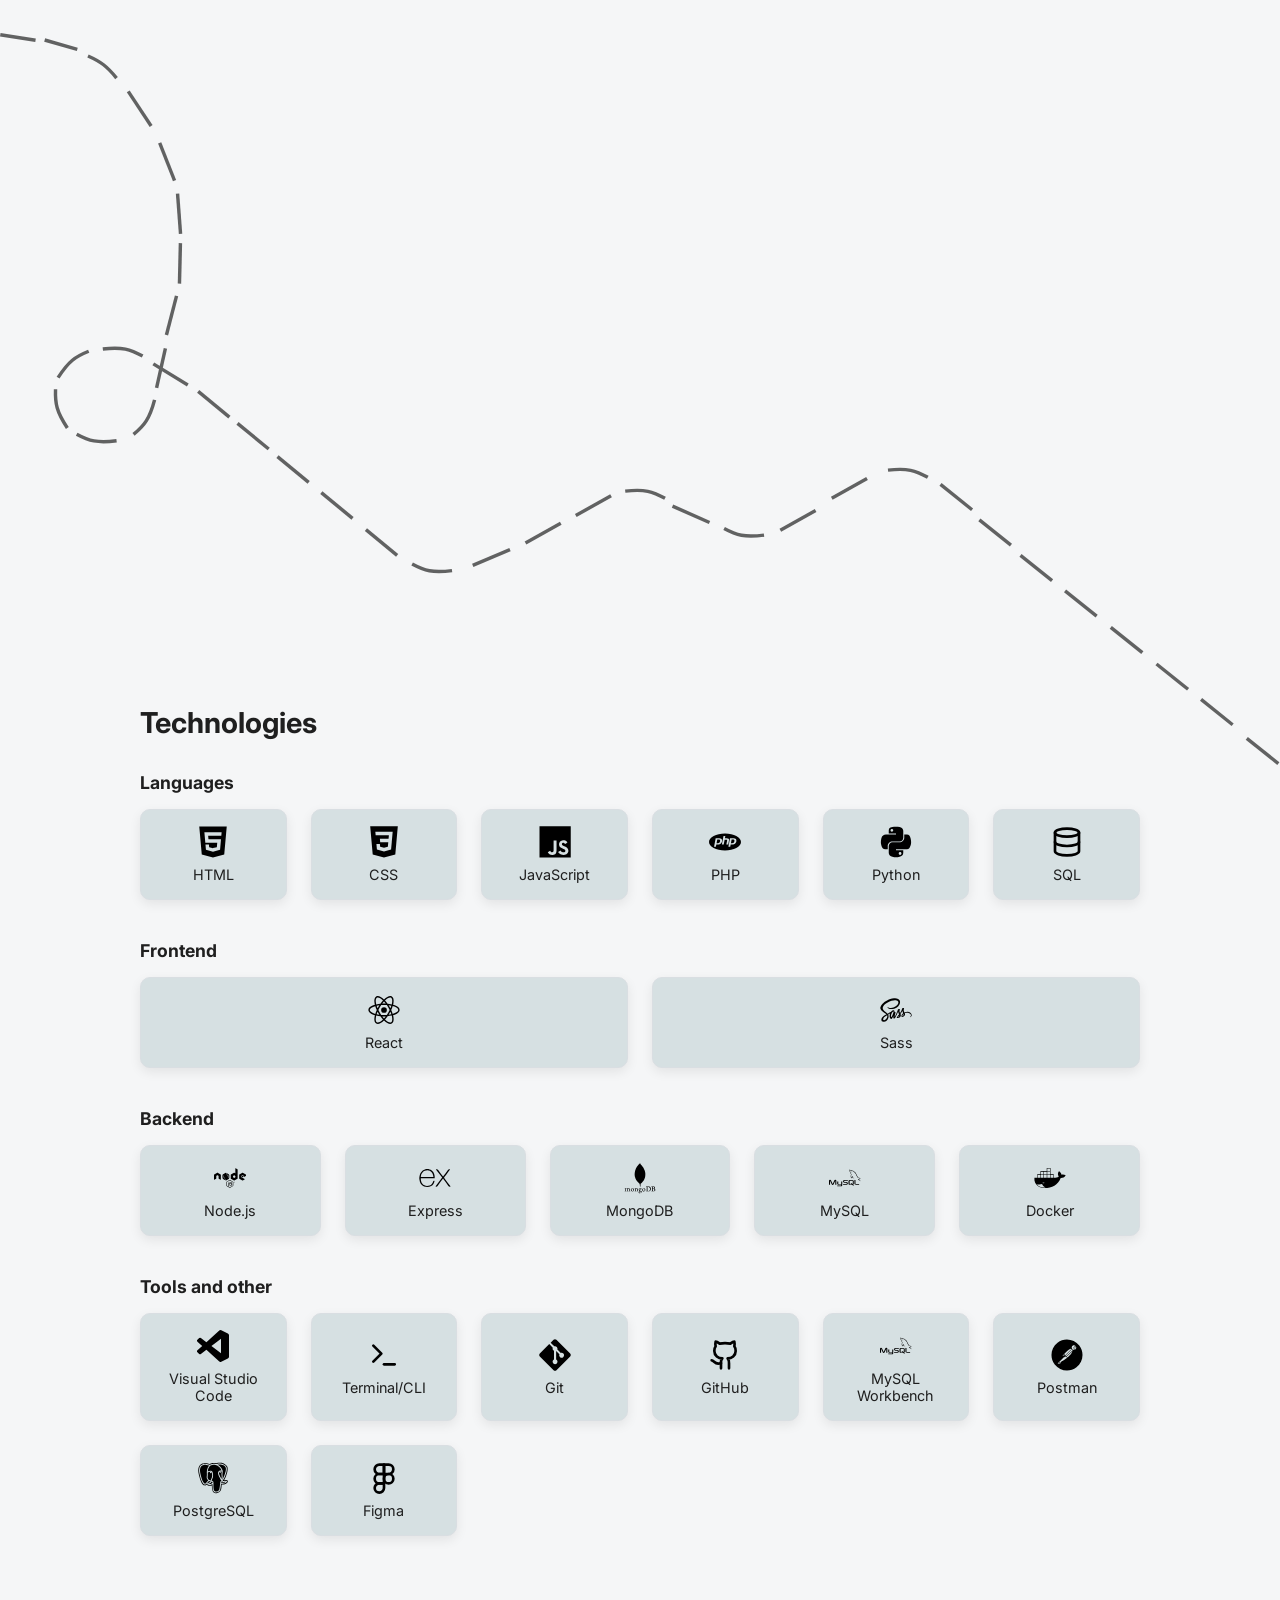
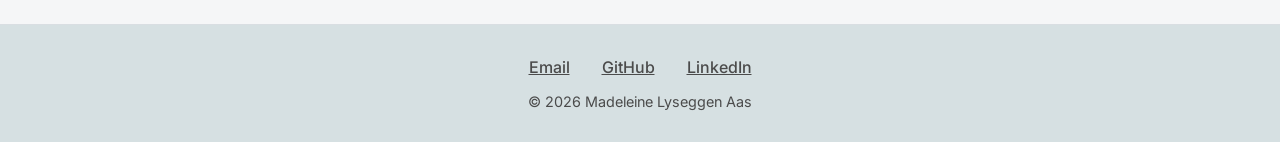
==== commit a4018a36: "Enhance footer accessibility with navigation element and improve figcaption descriptions; update sty" ====
--- a/index.html
+++ b/index.html
@@ -173,18 +173,20 @@
     </main>
     <footer>
         <div class="footer-content">
-            <ul class="footer-links">
-                <li>
-                    <a href="mailto:madeleinelyseggen@icloud.com">Email</a>
-                </li>
-                <li>
-                    <a href="https://github.com/madela2" target="_blank" rel="noopener noreferrer" aria-label="GitHub profile (opens in new tab)">GitHub</a>
-                </li>
-                <li>
-                    <a href="https://www.linkedin.com/in/madeleine-lyseggen-aas/" target="_blank" rel="noopener noreferrer" aria-label="LinkedIn profile (opens in new tab)">LinkedIn</a>
-                </li>
-            </ul>
-            <p> &copy; 2026 Madeleine Lyseggen Aas</p>
+            <nav aria-label="Contact links">
+                <ul class="footer-links">
+                    <li>
+                        <a href="mailto:madeleinelyseggen@icloud.com">Email</a>
+                    </li>
+                    <li>
+                        <a href="https://github.com/madela2" target="_blank" rel="noopener noreferrer" aria-label="GitHub profile (opens in new tab)">GitHub</a>
+                    </li>
+                    <li>
+                        <a href="https://www.linkedin.com/in/madeleine-lyseggen-aas/" target="_blank" rel="noopener noreferrer" aria-label="LinkedIn profile (opens in new tab)">LinkedIn</a>
+                    </li>
+                </ul>    
+            </nav>
+            <p class="footer-copyright"> &copy; 2026 Madeleine Lyseggen Aas</p>
         </div>
     </footer>
 </body>
--- a/styles.css
+++ b/styles.css
@@ -32,7 +32,11 @@
     top: 70px;
 }
 
-nav,
+.skip-link:focus-visible {
+    outline: 3px solid white;
+    outline-offset: 3px;
+}
+
 .navbar {
     display: flex;
     justify-content: space-between;
@@ -316,7 +320,6 @@
 }
 
 .footer-links a {
-    text-decoration: none;
     color: var(--color-text-muted);
     font-weight: 500;
     transition: color 0.3s ease;
